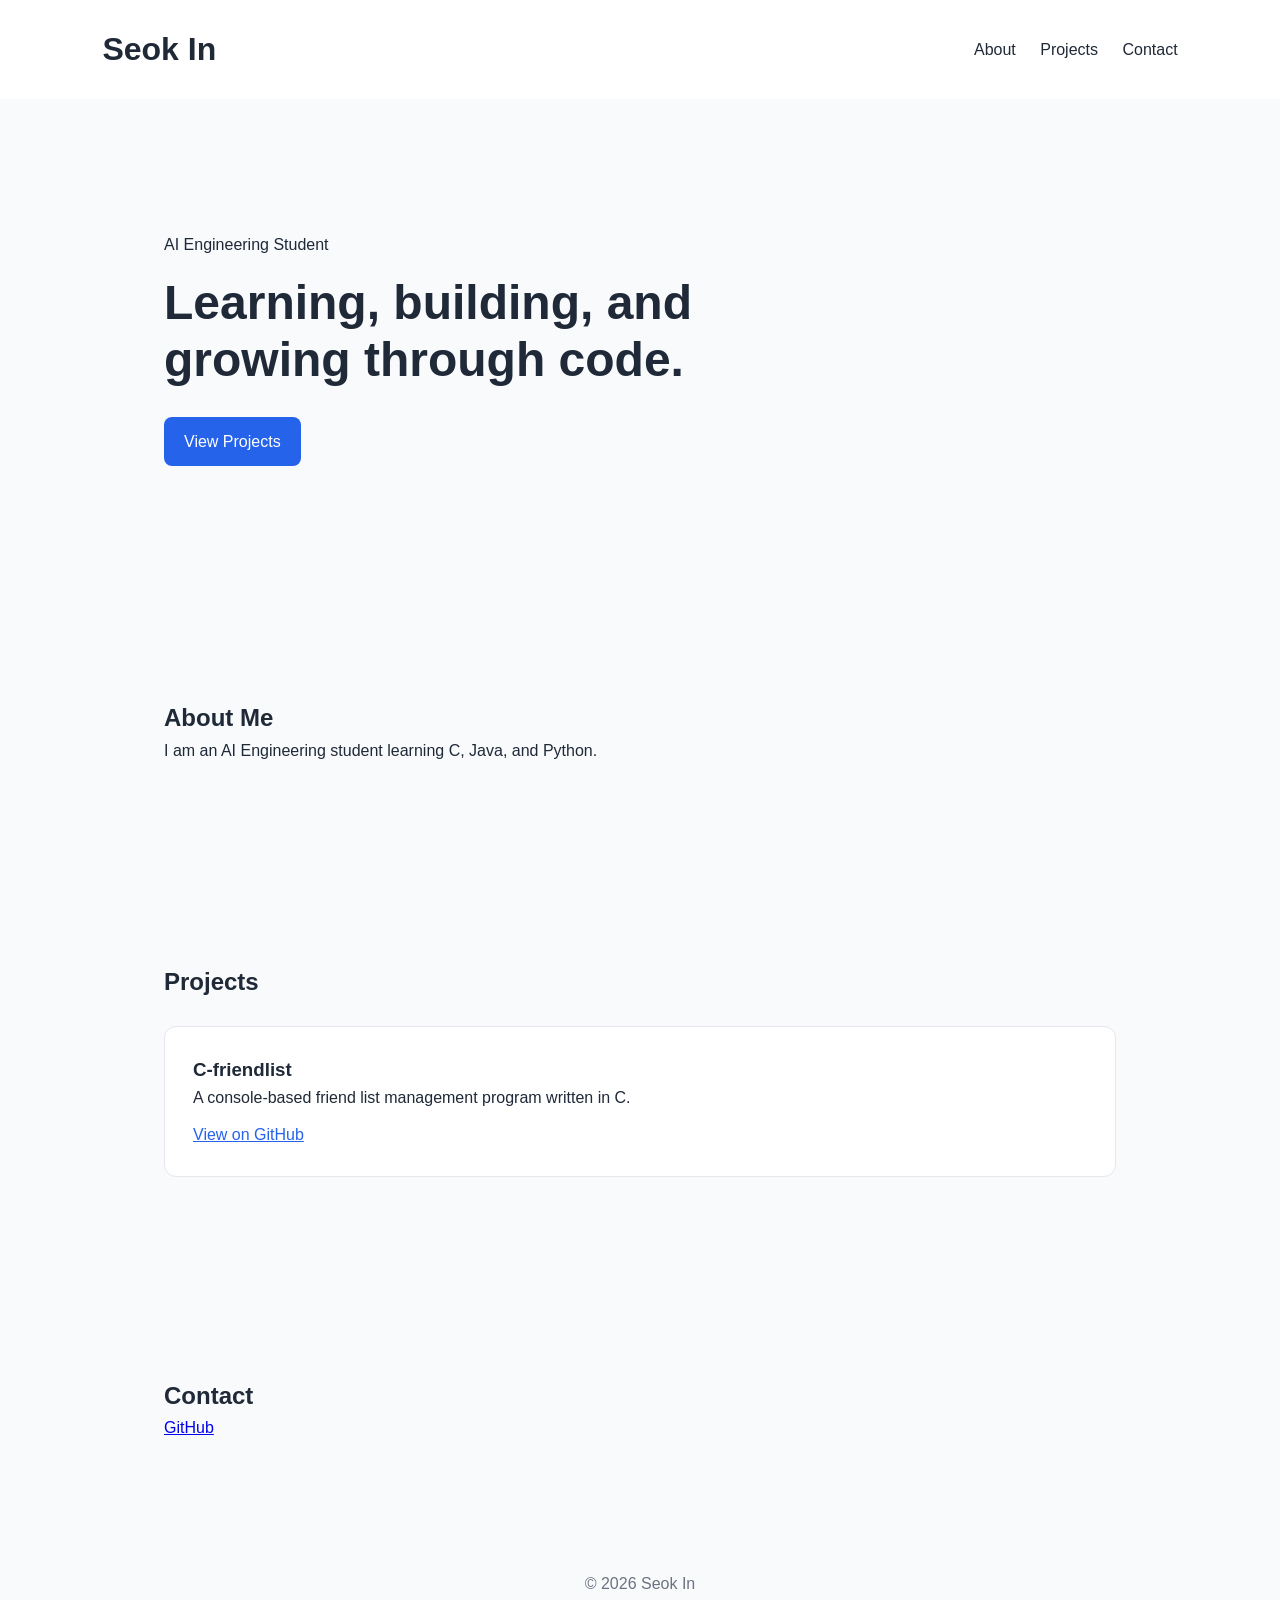
==== index.html @ 7e6c33eb "Add files via upload" ====
<!DOCTYPE html>
<html lang="ko">

<head>
    <meta charset="UTF-8">
    <meta name="viewport" content="width=device-width, initial-scale=1.0">
    <title>Seok In | Portfolio</title>
    <link rel="stylesheet" href="style.css">
</head>

<body>
    <header>
        <h1>Seok In</h1>
        <nav>
            <a href="#about">About</a>
            <a href="#projects">Projects</a>
            <a href="#contact">Contact</a>
        </nav>
    </header>

    <main>
        <section class="hero">
            <p>AI Engineering Student</p>
            <h2>Learning, building, and growing through code.</h2>
            <a class="button" href="#projects">View Projects</a>
        </section>

        <section id="about">
            <h2>About Me</h2>
            <p>
                I am an AI Engineering student learning C, Java, and Python.
            </p>
        </section>

        <section id="projects">
            <h2>Projects</h2>
            <div class="project-card">
                <h3>C-friendlist</h3>
                <p>A console-based friend list management program written in C.</p>
                <a href="https://github.com/skgmny/C-friendlist">
                    View on GitHub
                </a>
            </div>
        </section>

        <section id="contact">
            <h2>Contact</h2>
            <a href="https://github.com/skgmny">GitHub</a>
        </section>
    </main>

    <footer>
        <p>© 2026 Seok In</p>
    </footer>

    <script src="script.js"></script>
</body>

</html>
---- style.css ----
* {
    box-sizing: border-box;
    margin: 0;
    padding: 0;
}

body {
    font-family: Arial, sans-serif;
    line-height: 1.6;
    color: #1f2937;
    background: #f8fafc;
}

header {
    display: flex;
    justify-content: space-between;
    align-items: center;
    padding: 24px 8%;
    background: white;
}

nav a {
    margin-left: 20px;
    color: #1f2937;
    text-decoration: none;
}

main {
    max-width: 1000px;
    margin: 0 auto;
    padding: 0 24px;
}

section {
    padding: 100px 0;
}

.hero {
    min-height: 500px;
    display: flex;
    flex-direction: column;
    justify-content: center;
}

.hero h2 {
    max-width: 650px;
    margin: 16px 0 28px;
    font-size: 48px;
    line-height: 1.2;
}

.button {
    width: fit-content;
    padding: 12px 20px;
    color: white;
    background: #2563eb;
    border-radius: 8px;
    text-decoration: none;
}

.project-card {
    margin-top: 24px;
    padding: 28px;
    background: white;
    border: 1px solid #e5e7eb;
    border-radius: 12px;
}

.project-card a {
    display: inline-block;
    margin-top: 12px;
    color: #2563eb;
}

footer {
    padding: 30px;
    text-align: center;
    color: #6b7280;
}
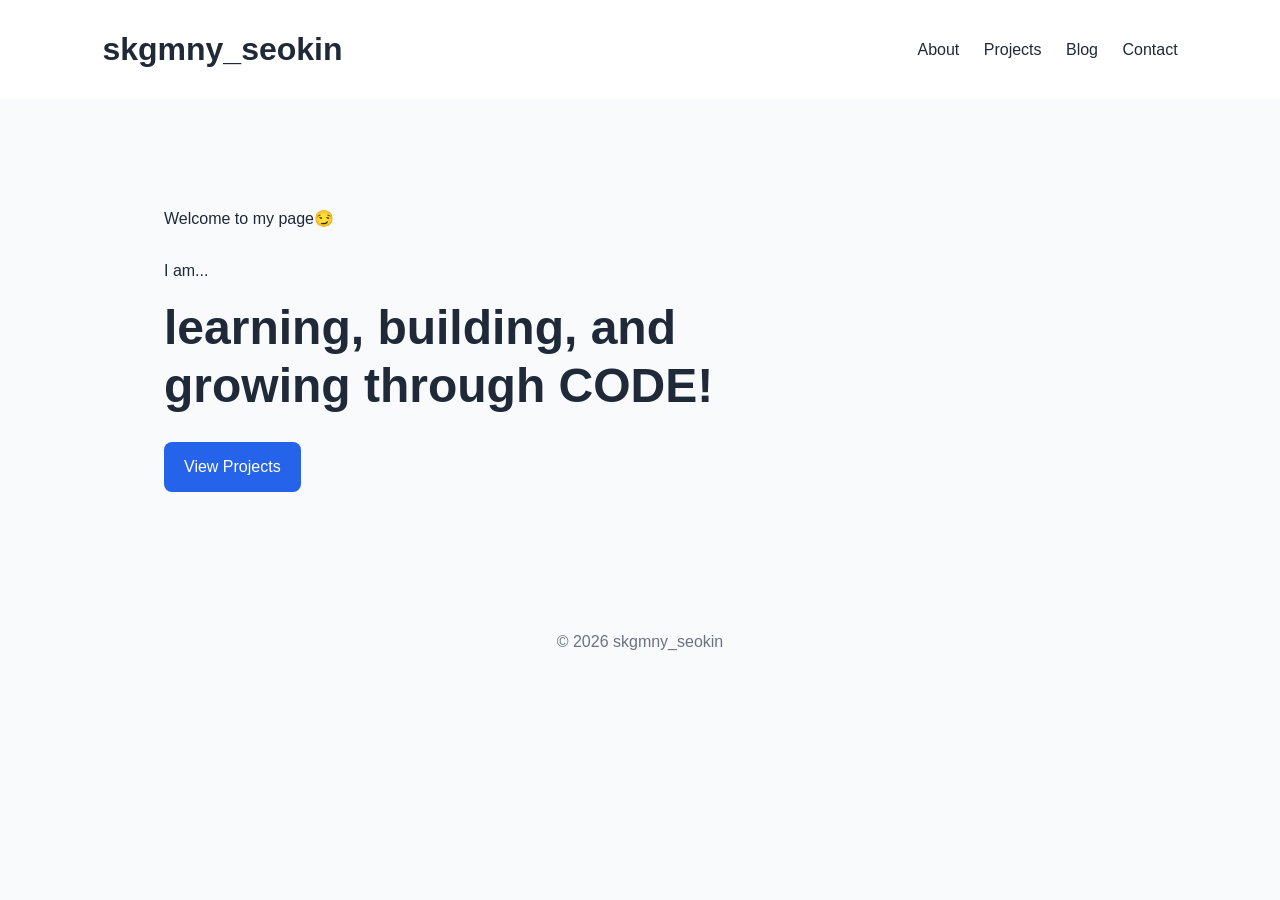
==== commit d33b6f79: "Add files via upload" ====
--- a/index.html
+++ b/index.html
@@ -4,53 +4,39 @@
 <head>
     <meta charset="UTF-8">
     <meta name="viewport" content="width=device-width, initial-scale=1.0">
-    <title>Seok In | Portfolio</title>
+    <title>skgmny_seokin | Portfolio</title>
     <link rel="stylesheet" href="style.css">
 </head>
 
 <body>
     <header>
-        <h1>Seok In</h1>
+        <h1>skgmny_seokin</h1>
+
         <nav>
-            <a href="#about">About</a>
-            <a href="#projects">Projects</a>
-            <a href="#contact">Contact</a>
+            <a href="about/">About</a>
+            <a href="projects/">Projects</a>
+            <a href="blog/">Blog</a>
+            <a href="contact/">Contact</a>
         </nav>
     </header>
 
     <main>
         <section class="hero">
-            <p>AI Engineering Student</p>
-            <h2>Learning, building, and growing through code.</h2>
-            <a class="button" href="#projects">View Projects</a>
-        </section>
+            <p>Welcome to my page😏</p>
+            <br>
+            <p>I am...</p>
+            <h2>
+                learning, building, and growing through CODE!
+            </h2>
 
-        <section id="about">
-            <h2>About Me</h2>
-            <p>
-                I am an AI Engineering student learning C, Java, and Python.
-            </p>
-        </section>
-
-        <section id="projects">
-            <h2>Projects</h2>
-            <div class="project-card">
-                <h3>C-friendlist</h3>
-                <p>A console-based friend list management program written in C.</p>
-                <a href="https://github.com/skgmny/C-friendlist">
-                    View on GitHub
-                </a>
-            </div>
-        </section>
-
-        <section id="contact">
-            <h2>Contact</h2>
-            <a href="https://github.com/skgmny">GitHub</a>
+            <a class="button" href="projects/">
+                View Projects
+            </a>
         </section>
     </main>
 
     <footer>
-        <p>© 2026 Seok In</p>
+        <p>© 2026 skgmny_seokin</p>
     </footer>
 
     <script src="script.js"></script>
--- a/style.css
+++ b/style.css
@@ -76,4 +76,50 @@
     padding: 30px;
     text-align: center;
     color: #6b7280;
+}
+
+.about-intro {
+    margin-top: 32px;
+}
+
+.blog-title {
+    margin-bottom: 32px;
+}
+
+.post {
+    max-width: 700px;
+}
+
+.post h2 {
+    margin: 16px 0 32px;
+}
+
+.post h3 {
+    margin: 32px 0 16px;
+}
+
+.post p {
+    margin-bottom: 20px;
+}
+
+.post li {
+    margin-bottom: 10px;
+}
+
+.post a {
+    color: #2563eb;
+    text-decoration: none;
+}
+
+.post a:hover {
+    text-decoration: underline;
+}
+
+.post-card h3 a {
+    color: #1f2937;
+    text-decoration: none;
+}
+
+.post-card h3 a:hover {
+    color: #2563eb;
 }
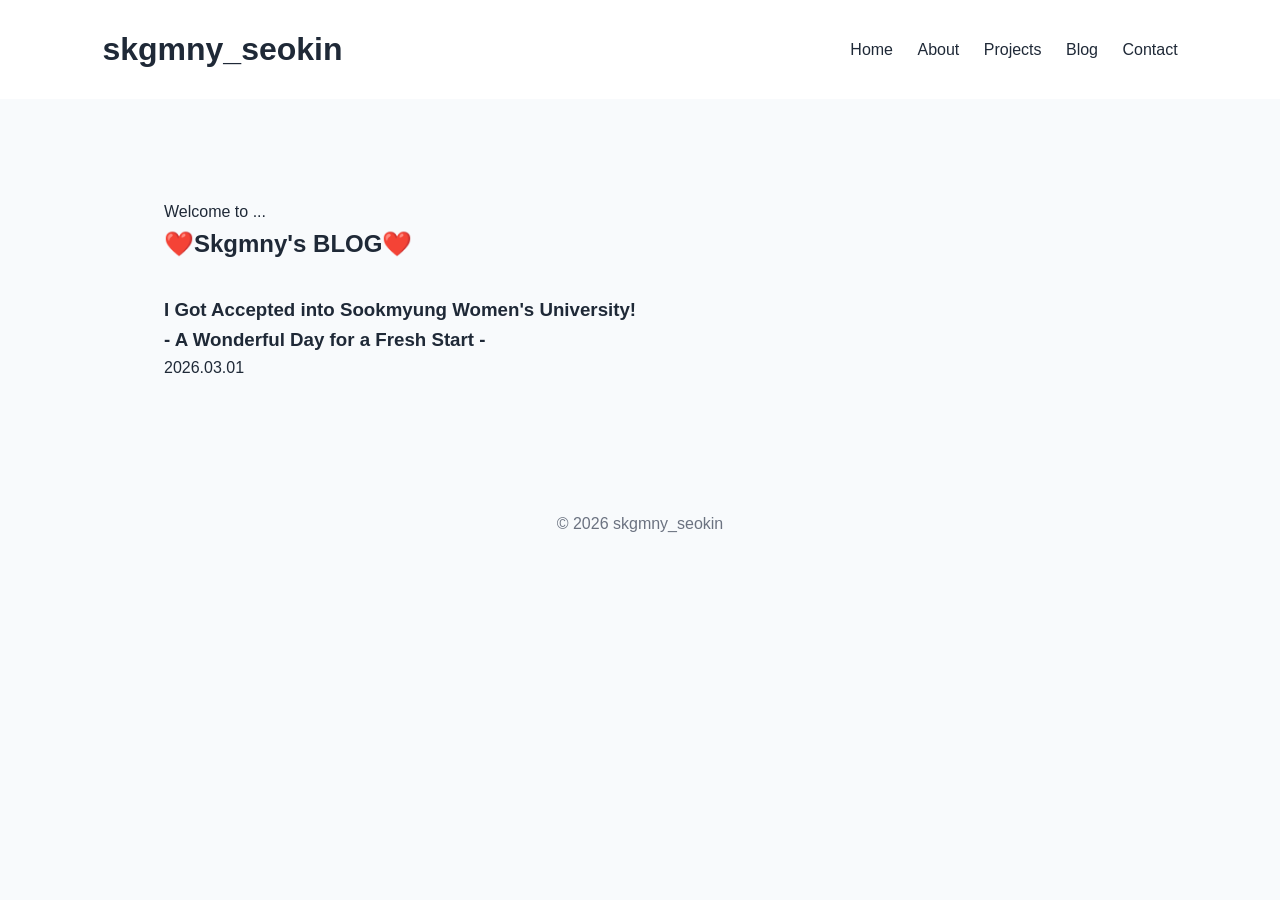
==== commit dd0a616c: "Add files via upload" ====
--- a/index.html
+++ b/index.html
@@ -4,8 +4,8 @@
 <head>
     <meta charset="UTF-8">
     <meta name="viewport" content="width=device-width, initial-scale=1.0">
-    <title>skgmny_seokin | Portfolio</title>
-    <link rel="stylesheet" href="style.css">
+    <title>Blog | skgmny_seokin</title>
+    <link rel="stylesheet" href="../style.css">
 </head>
 
 <body>
@@ -13,33 +13,41 @@
         <h1>skgmny_seokin</h1>
 
         <nav>
-            <a href="about/">About</a>
-            <a href="projects/">Projects</a>
-            <a href="blog/">Blog</a>
-            <a href="contact/">Contact</a>
+            <a href="../index.html">Home</a>
+            <a href="../about/">About</a>
+            <a href="../projects/">Projects</a>
+            <a href="index.html">Blog</a>
+            <a href="../contact/">Contact</a>
         </nav>
+
     </header>
 
     <main>
-        <section class="hero">
-            <p>Welcome to my page😏</p>
-            <br>
-            <p>I am...</p>
-            <h2>
-                learning, building, and growing through CODE!
-            </h2>
+        <section>
+            <p>Welcome to ...</p>
+            <h2 class="blog-title">❤️Skgmny's BLOG❤️</h2>
 
-            <a class="button" href="projects/">
-                View Projects
-            </a>
+
+            <article class="post-card">
+
+                <h3>
+                    <a href="post-1/">
+                        I Got Accepted into Sookmyung Women's University!
+                        <br>
+                        - A Wonderful Day for a Fresh Start -
+                    </a>
+
+                </h3>
+
+                <p class="post-date">2026.03.01</p>
+
+            </article>
         </section>
     </main>
 
     <footer>
         <p>© 2026 skgmny_seokin</p>
     </footer>
-
-    <script src="script.js"></script>
 </body>
 
 </html>
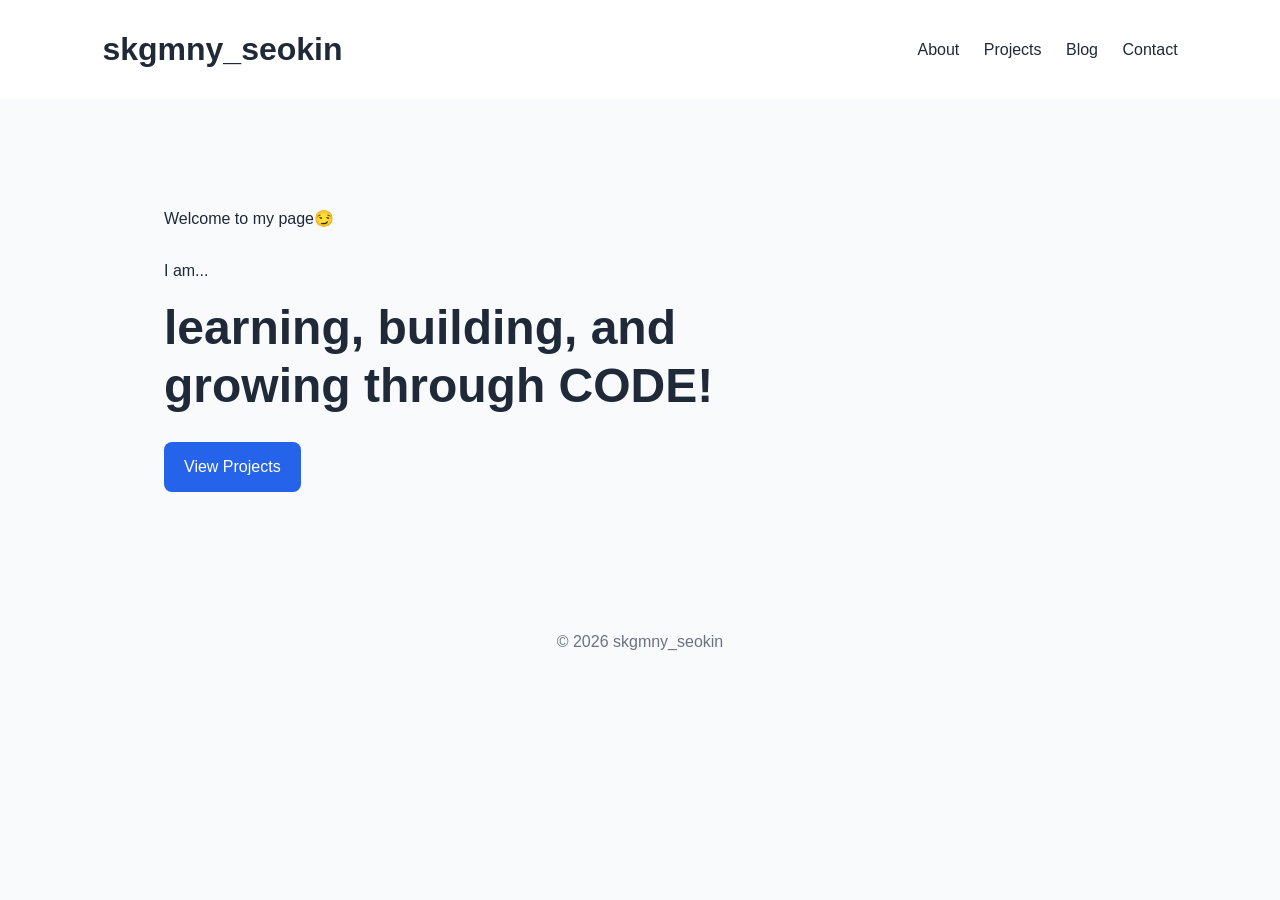
==== commit e0e9a381: "Add files via upload" ====
--- a/index.html
+++ b/index.html
@@ -4,8 +4,8 @@
 <head>
     <meta charset="UTF-8">
     <meta name="viewport" content="width=device-width, initial-scale=1.0">
-    <title>Blog | skgmny_seokin</title>
-    <link rel="stylesheet" href="../style.css">
+    <title>skgmny_seokin | Portfolio</title>
+    <link rel="stylesheet" href="style.css">
 </head>
 
 <body>
@@ -13,41 +13,33 @@
         <h1>skgmny_seokin</h1>
 
         <nav>
-            <a href="../index.html">Home</a>
-            <a href="../about/">About</a>
-            <a href="../projects/">Projects</a>
-            <a href="index.html">Blog</a>
-            <a href="../contact/">Contact</a>
+            <a href="about/">About</a>
+            <a href="projects/">Projects</a>
+            <a href="blog/">Blog</a>
+            <a href="contact/">Contact</a>
         </nav>
-
     </header>
 
     <main>
-        <section>
-            <p>Welcome to ...</p>
-            <h2 class="blog-title">❤️Skgmny's BLOG❤️</h2>
+        <section class="hero">
+            <p>Welcome to my page😏</p>
+            <br>
+            <p>I am...</p>
+            <h2>
+                learning, building, and growing through CODE!
+            </h2>
 
-
-            <article class="post-card">
-
-                <h3>
-                    <a href="post-1/">
-                        I Got Accepted into Sookmyung Women's University!
-                        <br>
-                        - A Wonderful Day for a Fresh Start -
-                    </a>
-
-                </h3>
-
-                <p class="post-date">2026.03.01</p>
-
-            </article>
+            <a class="button" href="projects/">
+                View Projects
+            </a>
         </section>
     </main>
 
     <footer>
         <p>© 2026 skgmny_seokin</p>
     </footer>
+
+    <script src="script.js"></script>
 </body>
 
 </html>
